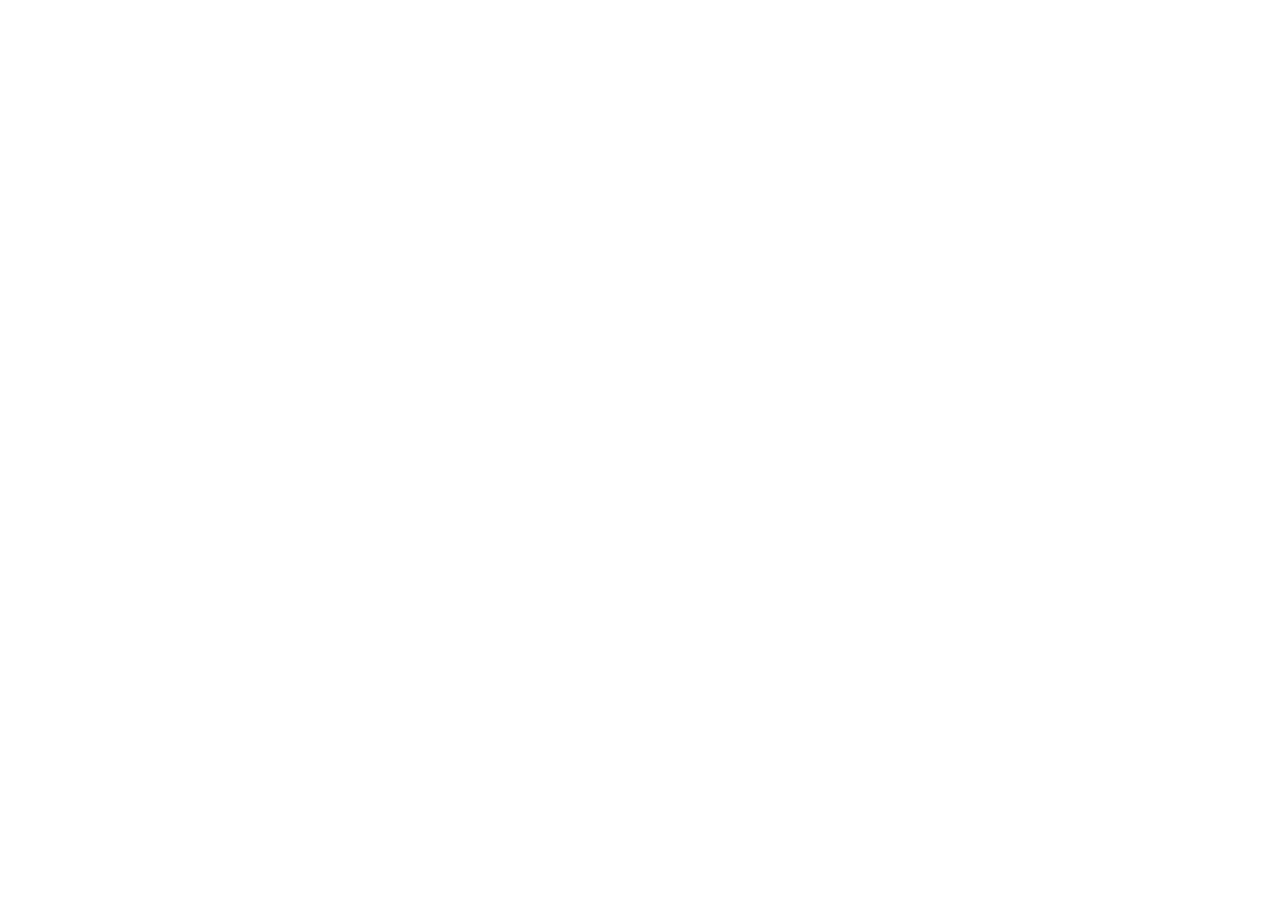
==== index.html @ febfb7e1 "base" ====
<!DOCTYPE html>
<html lang="en">
<head>
  <meta charset="UTF-8">
  <meta name="viewport" content="width=device-width, initial-scale=1.0">
  <title>Geme vebsite</title>
  <link rel="stylesheet" href = "main.css">
</head>
<body>
  
</body>
</html>
---- main.css ----
@import url('https://fonts.googleapis.com/css2?family=Oi&family=Poppins:wght@400;500;600;700;800&display=swap');

* {
  margin: 0;
  padding: 0;
}
body {
  font-family: "Poppins", sans-serif;
  font-weight: 400;
}
a {
  text-decoration: none;
}
img {
  max-width: 100%;
}
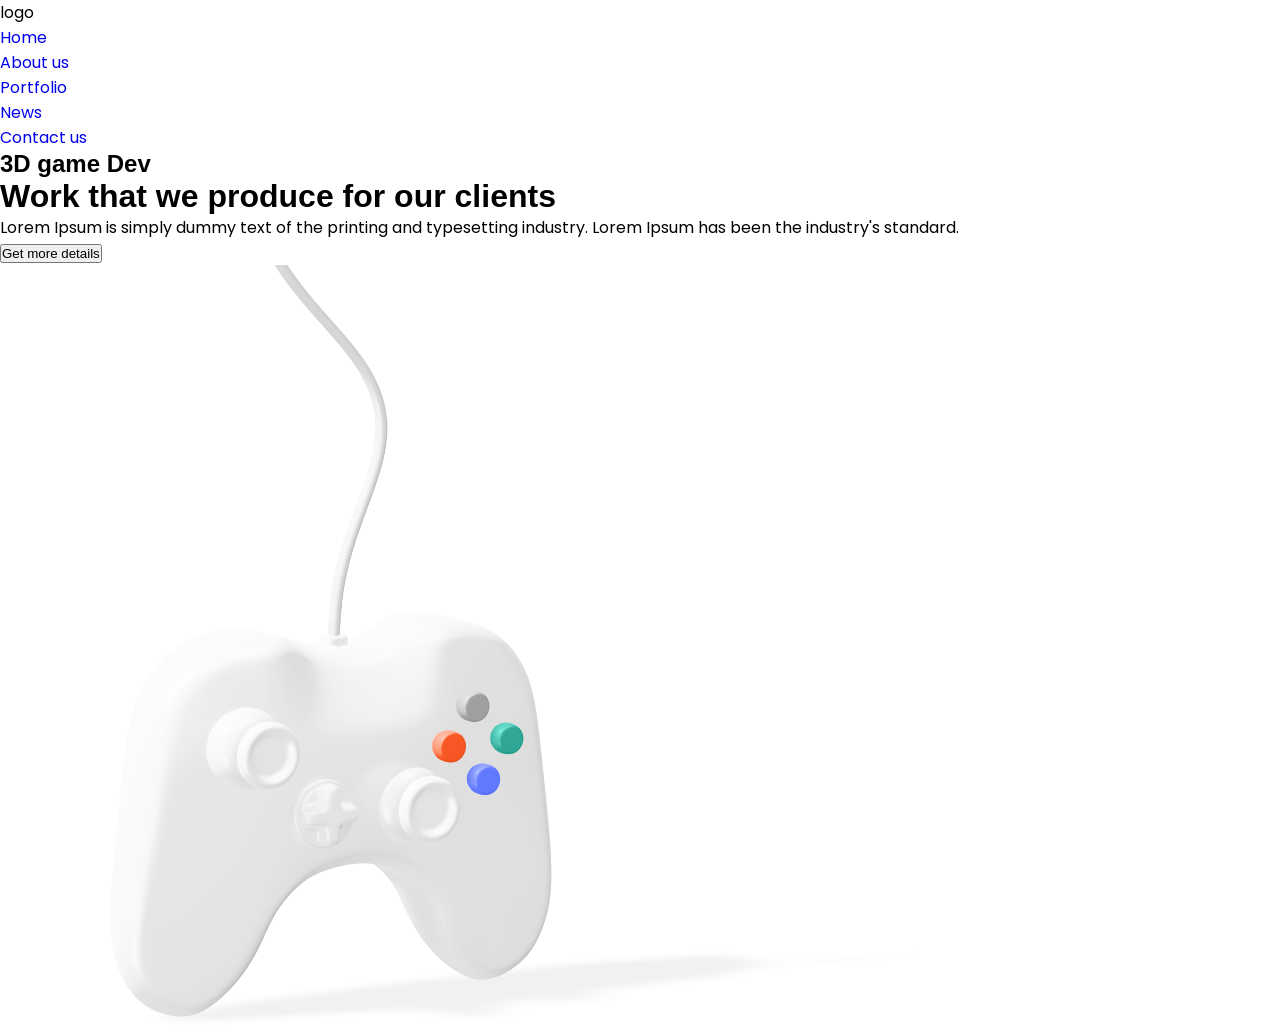
==== commit 32901921: "add first image and some lines" ====
--- a/index.html
+++ b/index.html
@@ -7,6 +7,26 @@
   <link rel="stylesheet" href = "main.css">
 </head>
 <body>
-  
+  <header class="container"> 
+    <span class="logo">logo</span>
+    <nav>
+      <ul>
+        <li class="active"><a href="#">Home</a></li>
+        <li class="active"><a href="#">About us</a></li>
+        <li class="active"><a href="#">Portfolio</a></li>
+        <li class="active"><a href="#">News</a></li>
+        <li class="button"><a href="#">Contact us</a></li>
+      </ul>
+    </nav>
+  </header>
+  <div class="hero container">
+    <div class="hero--info">
+      <h2>3D game Dev</h2>
+      <h1>Work that we produce for our clients</h1>
+      <p>Lorem Ipsum is simply dummy text of the printing and typesetting industry. Lorem Ipsum has been the industry's standard.</p>
+      <button>Get more details</button>
+    </div>
+    <img src="img/gamepad.svg" alt="">
+  </div>
 </body>
 </html>
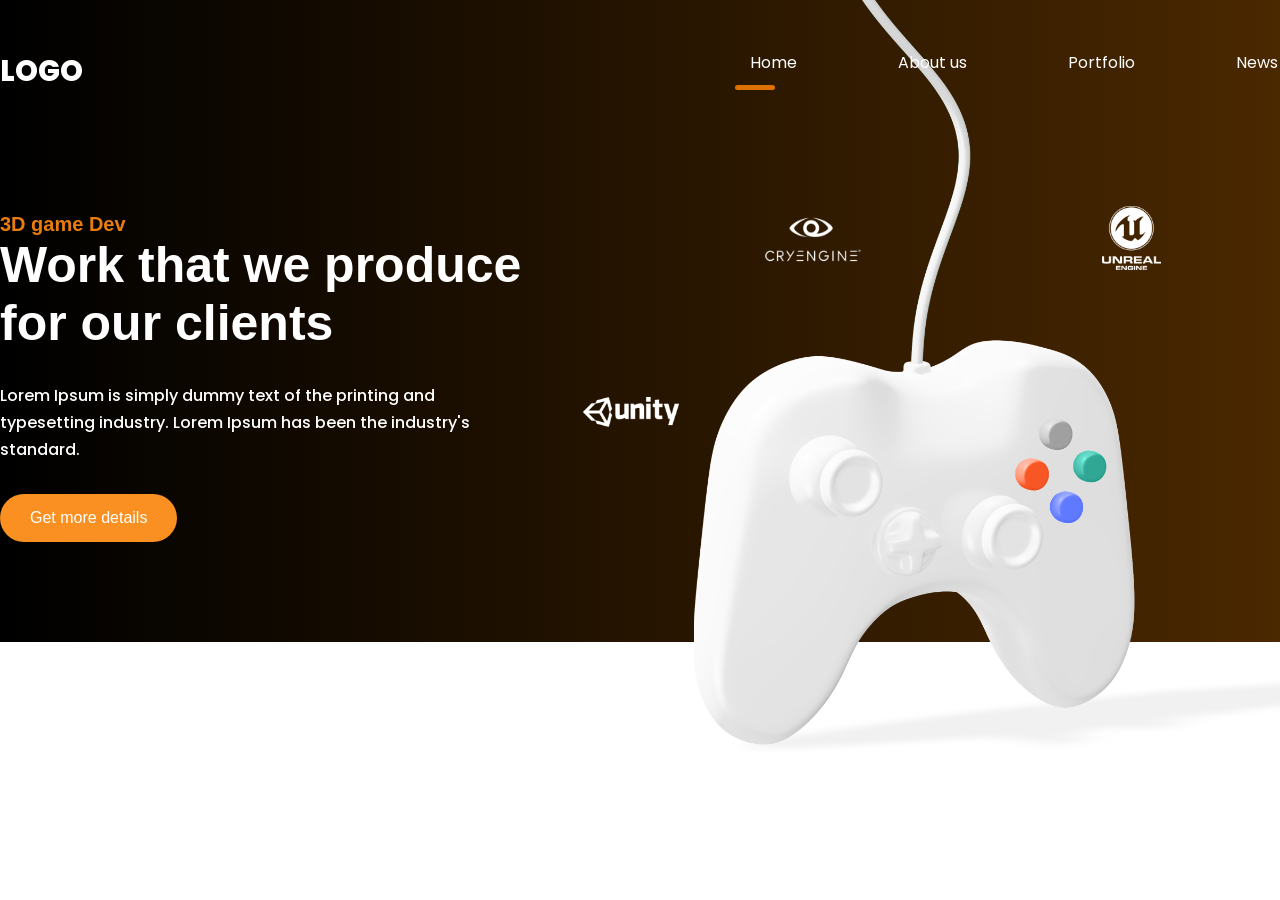
==== commit 240de885: "first page finished" ====
--- a/index.html
+++ b/index.html
@@ -7,26 +7,30 @@
   <link rel="stylesheet" href = "main.css">
 </head>
 <body>
-  <header class="container"> 
-    <span class="logo">logo</span>
-    <nav>
-      <ul>
-        <li class="active"><a href="#">Home</a></li>
-        <li class="active"><a href="#">About us</a></li>
-        <li class="active"><a href="#">Portfolio</a></li>
-        <li class="active"><a href="#">News</a></li>
-        <li class="button"><a href="#">Contact us</a></li>
-      </ul>
-    </nav>
-  </header>
-  <div class="hero container">
-    <div class="hero--info">
-      <h2>3D game Dev</h2>
-      <h1>Work that we produce for our clients</h1>
-      <p>Lorem Ipsum is simply dummy text of the printing and typesetting industry. Lorem Ipsum has been the industry's standard.</p>
-      <button>Get more details</button>
+  <div class="wraper">
+    <header class="container"> 
+      <span class="logo">logo</span>
+      <nav>
+        <ul>
+          <li class="active"><a href="#">Home</a></li>
+          <li><a href="#">About us</a></li>
+          <li><a href="#">Portfolio</a></li>
+          <li><a href="#">News</a></li>
+          <li class="button"><a href="#">Contact us</a></li>
+        </ul>
+      </nav>
+    </header>
+    <div class="hero container">
+      <div class="hero--info">
+        <h2>3D game Dev</h2>
+        <h1>Work that we produce for our clients</h1>
+        <p>Lorem Ipsum is simply dummy text of the printing and typesetting industry. Lorem Ipsum has been the industry's standard.</p>
+        <button>Get more details</button>
     </div>
     <img src="img/gamepad.svg" alt="">
   </div>
+  </div>
+  
+  
 </body>
 </html>
--- a/main.css
+++ b/main.css
@@ -7,10 +7,111 @@
 body {
   font-family: "Poppins", sans-serif;
   font-weight: 400;
+  color: #fff;
+  font-size: 16px;
 }
 a {
   text-decoration: none;
 }
 img {
   max-width: 100%;
+}
+.wraper {
+  background: linear-gradient(90deg,rgba(0, 0, 0, 1) 0%, rgba(74, 40, 0, 1) 100%);
+  width : 100%;
+}
+.container {
+  width: 1500px;
+  margin: auto;
+}
+header {
+  padding : 50px 0;
+}
+header .logo {
+  text-transform: uppercase;
+  font-size: 29px;
+  font-weight: 800;
+
+}
+header nav {
+  float: right;
+  width: 50%;
+
+}
+header nav ul {
+  list-style: none;
+  display: flex;
+  justify-content: space-between;
+  z-index: 2;
+  position: relative;
+}
+
+header nav ul li {
+  display: inline-block; 
+}
+header nav ul li a {
+  color: #fff;
+}
+header nav ul li:not(.active):not(.button) a:hover {
+  border-bottom: 5px solid #DC7000;
+}
+header nav ul li.button a {
+  background: #FA9021;
+  padding: 9px 17px;
+  border-radius: 5px;
+  transition: all 500ms ease;
+}
+header nav ul li.button a:hover {
+  background: #ab5800;
+}
+header nav ul li.active::after {
+  content: "";
+  display: block;
+  width: 40px;
+  height: 5px;
+  background: #DC7000;
+  border-radius: 10px;
+  position: relative;
+  top: 10px;
+  left: -15px;
+}
+.hero {
+  padding-bottom: 100px;
+  position: relative;
+}
+.hero--info {
+  width: 530px;
+  padding-top: 70px;
+}
+.hero--info h2 {
+  color: #E87D0E;
+  font-size: 20px;
+  font-weight: 600;
+}
+.hero--info h1 {
+  font-size: 50px;
+  font-weight: 600;
+}
+.hero--info p {
+  font-weight: 500;
+  line-height: 170%;
+  margin: 30px 0;
+}
+.hero--info button {
+  background: #FA9021;
+  color: #fff;
+  border-radius: 50px;
+  padding: 15px 30px;
+  border: 0;
+  transition: all 500ms ease;
+  font-size: 16px;
+}
+.hero--info button:hover {
+  cursor: pointer;
+  transform: scale(1.1);
+}
+.hero img {
+  position: absolute;
+  top: -150px;
+  right: 0px; 
 }
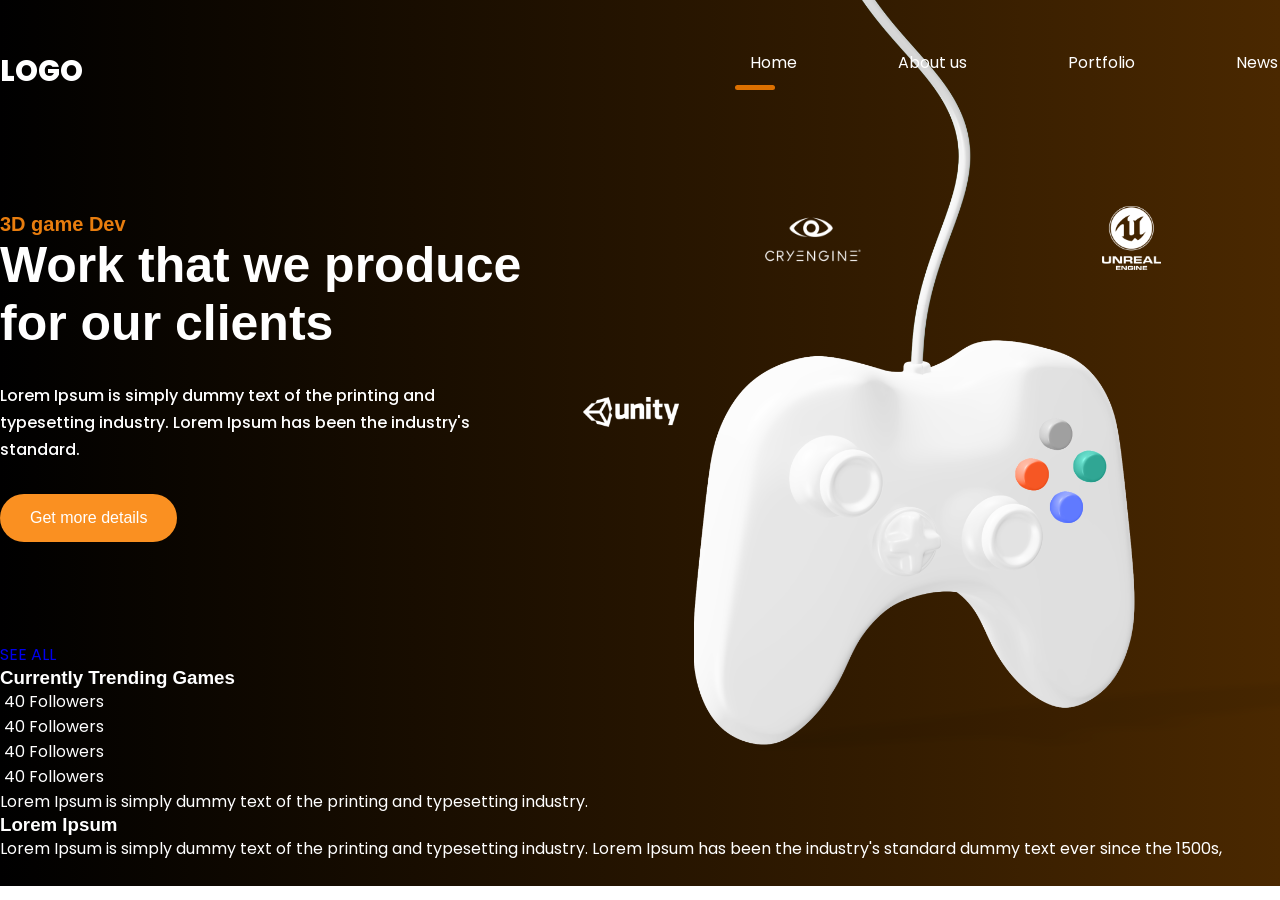
==== commit 0bcdd49c: "more section added" ====
--- a/index.html
+++ b/index.html
@@ -29,8 +29,39 @@
     </div>
     <img src="img/gamepad.svg" alt="">
   </div>
+    <div class="container trending">
+      <a href="#" class="see-all">SEE ALL</a>
+      <h3>Currently Trending Games</h3>
+      <div class="games">
+        <div class="block">
+          <img src="img/game1.png" alt="">
+          <span><img src="img/fire.svg" alt="">40 Followers</span>
+        </div>
+        <div class="block">
+          <img src="img/game2.png" alt="">
+          <span><img src="img/fire.svg" alt="">40 Followers</span>
+        </div>
+        <div class="block">
+          <img src="img/game3.png" alt="">
+          <span><img src="img/fire.svg" alt="">40 Followers</span>
+        </div>
+        <div class="block">
+          <img src="img/game4.png" alt="">
+          <span><img src="img/fire.svg" alt="">40 Followers</span>
+        </div>
+      </div>
+    </div>
+    <div class="container big-text">
+      <p>Lorem Ipsum is simply dummy text of the printing and typesetting industry.</p>
+    </div>
+    <div class="container banner">
+      <h3>Lorem Ipsum</h3>
+      <p>Lorem Ipsum is simply dummy text of the printing and typesetting industry. Lorem Ipsum has been the industry's standard dummy text ever since the 1500s,</p>
+      <img src="img/SPIDER.png" alt="">
+    </div>
+
+
   </div>
-  
   
 </body>
 </html>
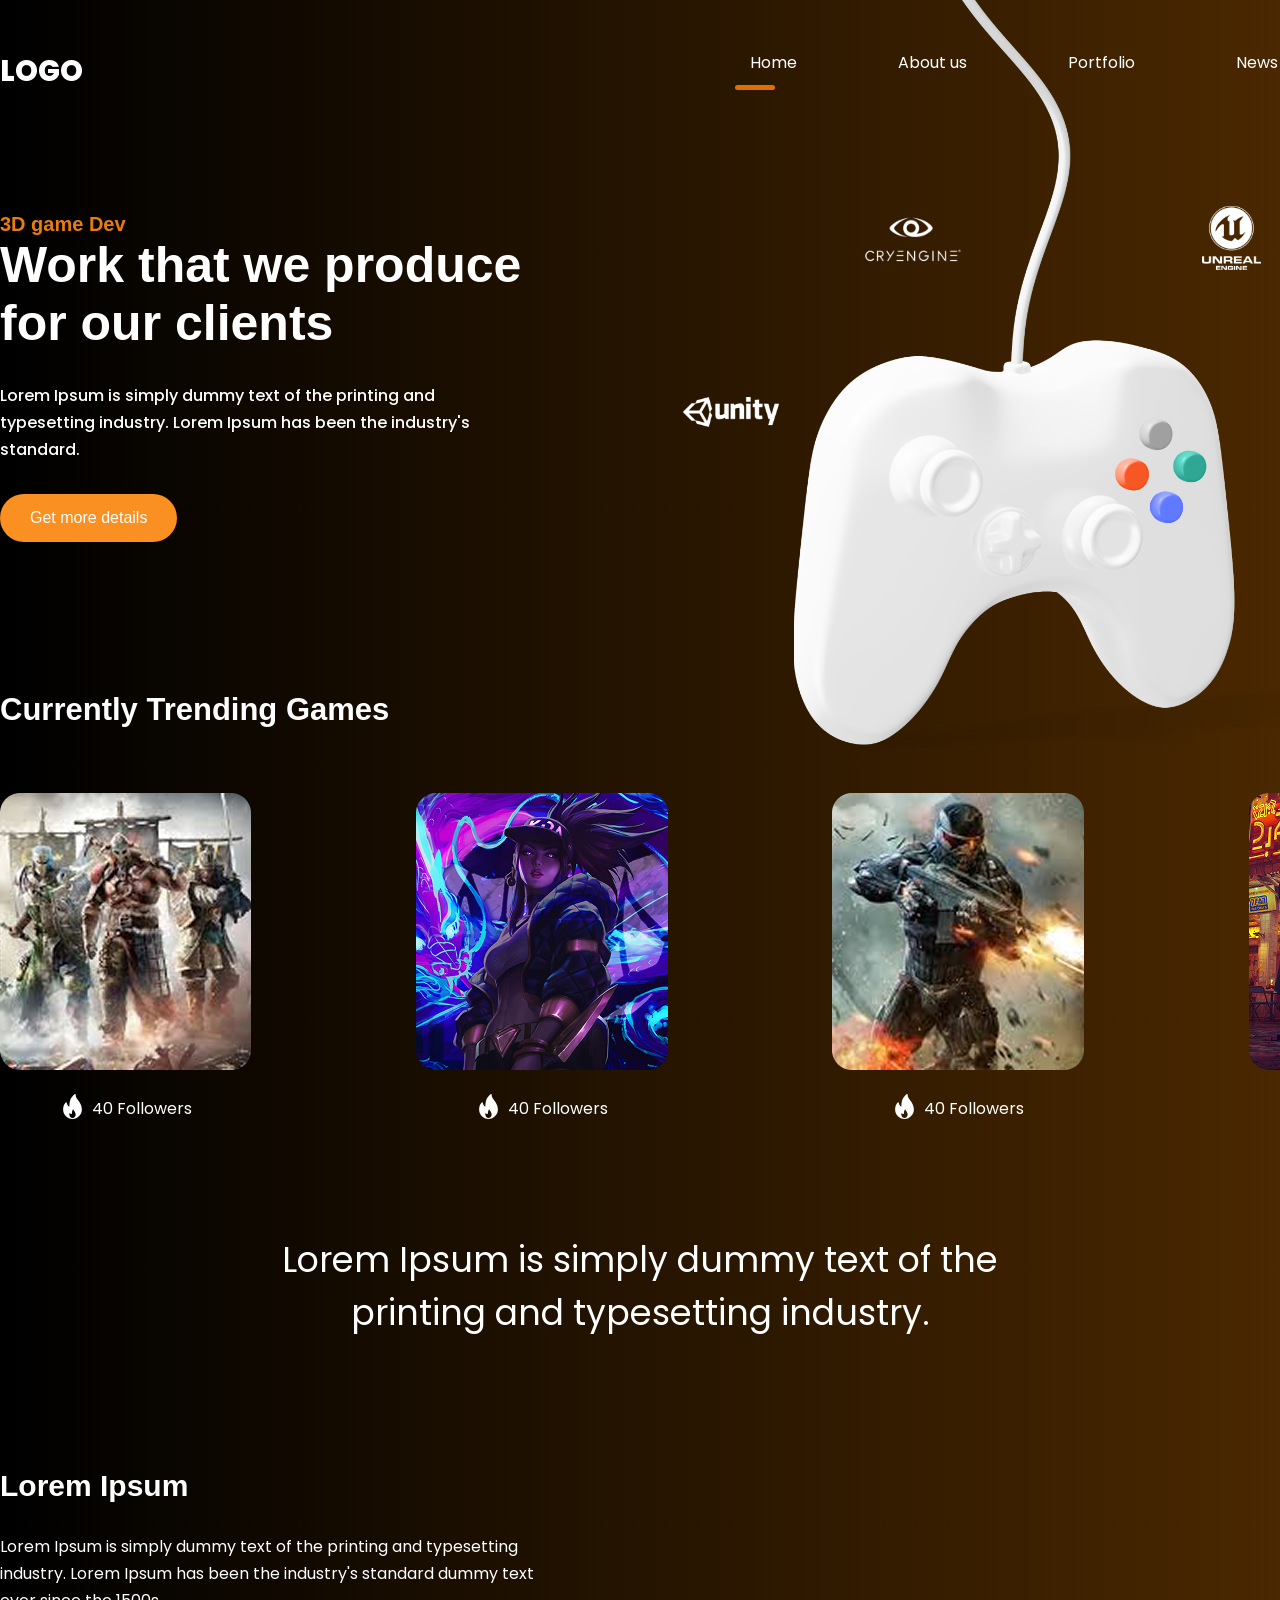
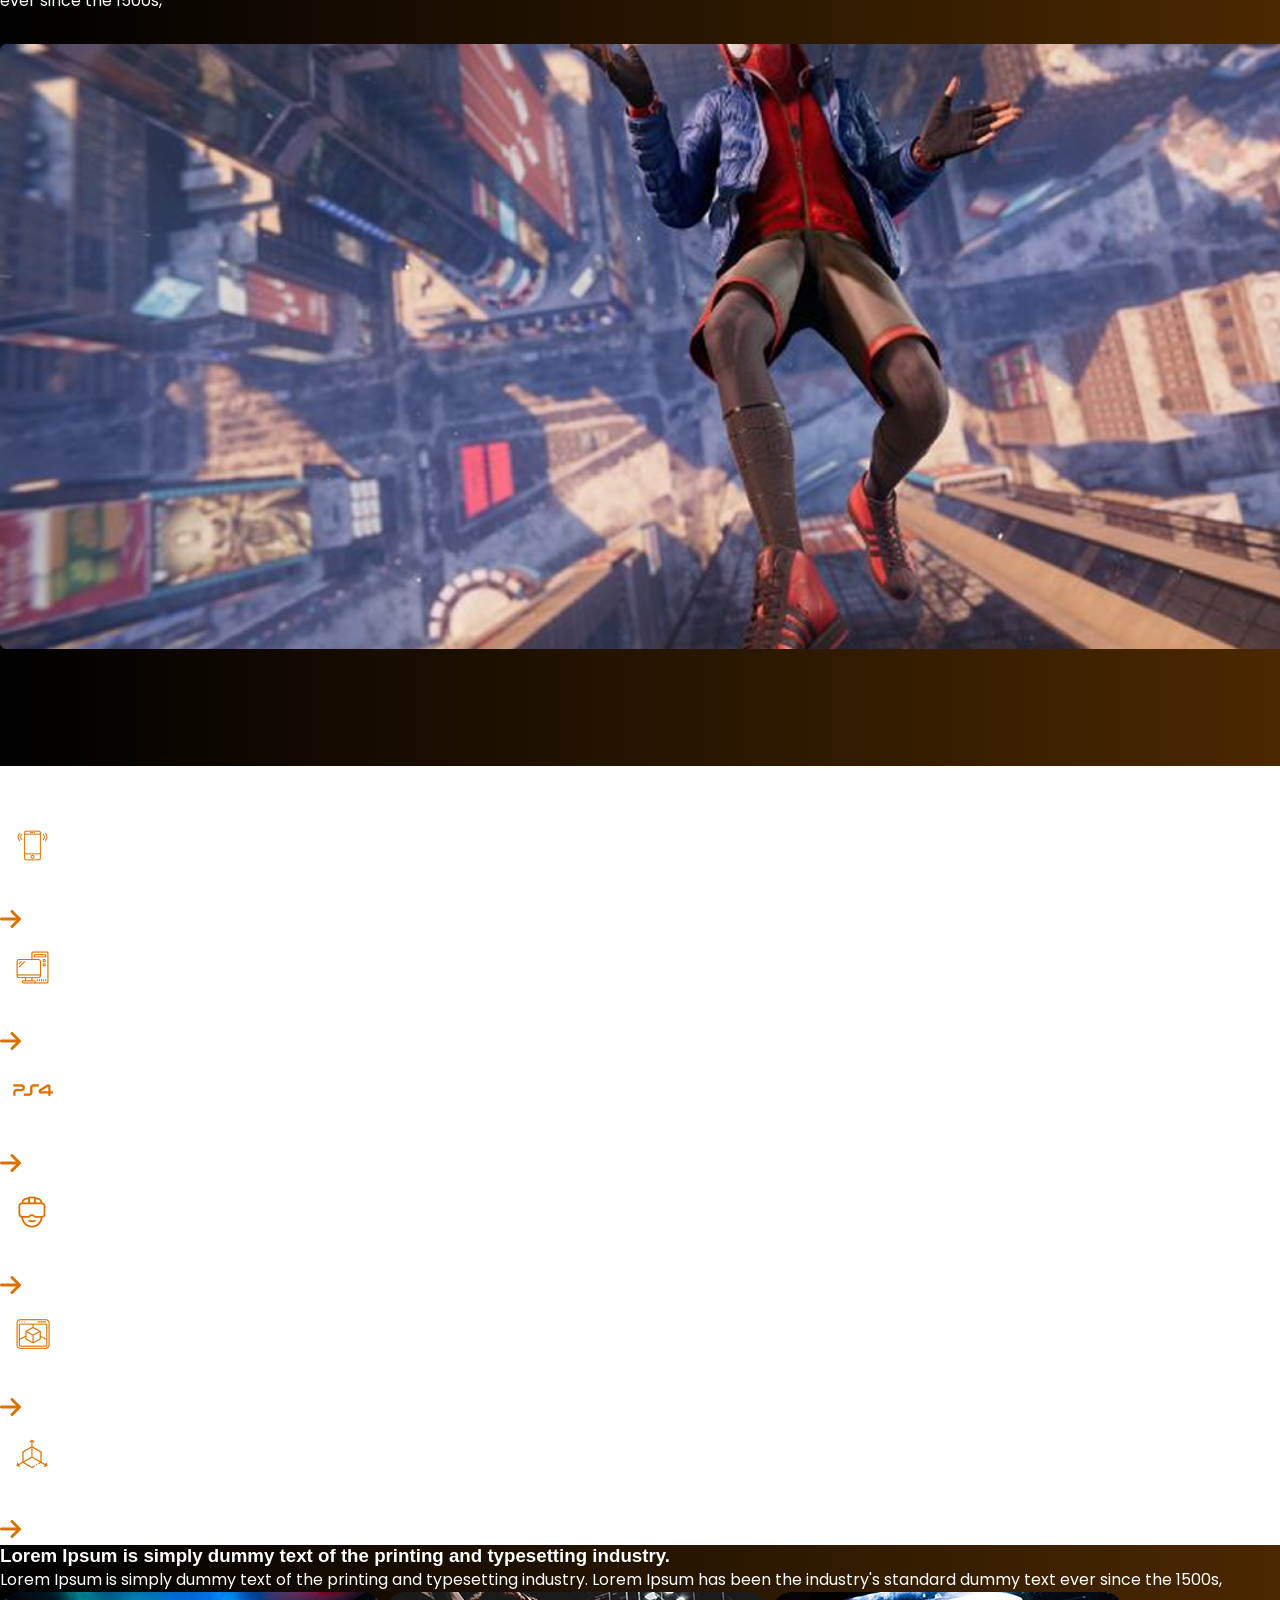
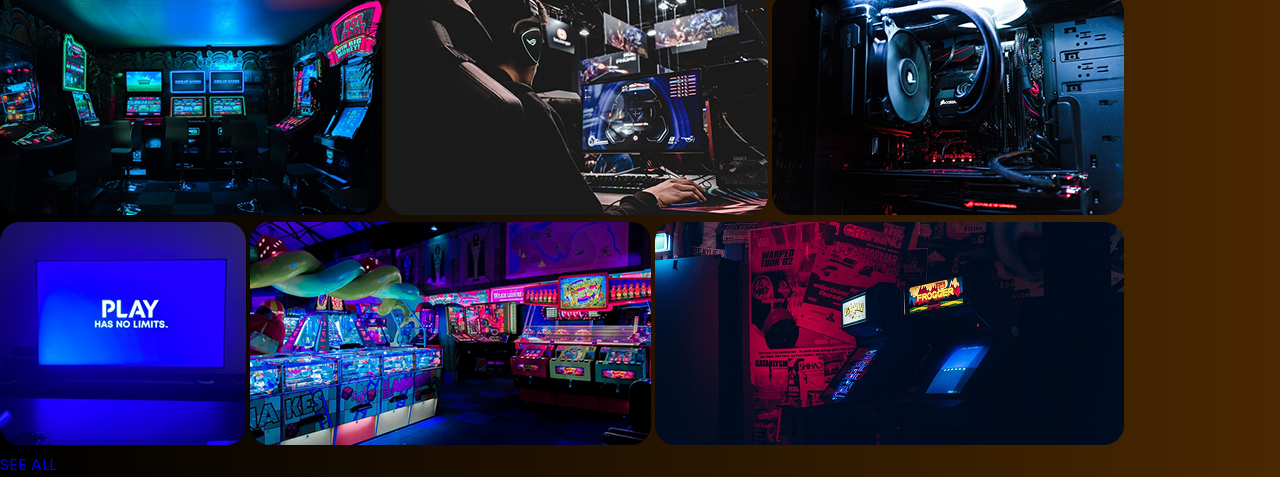
==== commit a8ba3527: "two sections added" ====
--- a/index.html
+++ b/index.html
@@ -60,8 +60,63 @@
       <img src="img/SPIDER.png" alt="">
     </div>
 
+  </div>
+  <div class="features">
+    <div class="container">
+      <h3>Lorem Ipsum is simply dummy text of the printing and typesetting industry.</h3>
+      <p>Lorem Ipsum is simply dummy text of the printing and typesetting industry. Lorem Ipsum has been the industry's standard dummy text ever since the 1500s,</p>
+      <div class="info">
+        <div class="block">
+          <img src="img/Group 48.png" alt="">
+          <p>Mobile Game Development</p>
+          <img src="img/Vector.png" alt="">
+        </div>
+        <div class="block">
+          <img src="img/Group 49.png" alt="">
+          <p>Mobile Game Development</p>
+          <img src="img/Vector.png" alt="">
+        </div>
+        <div class="block">
+          <img src="img/Group 50.png" alt="">
+          <p>PC Game Development</p>
+          <img src="img/Vector.png" alt="">
+        </div>
+        <div class="block">
+          <img src="img/Group 51.png" alt="">
+          <p>PS4 Game Development</p>
+          <img src="img/Vector.png" alt="">
+        </div>
+        <div class="block">
+          <img src="img/Group 52.png" alt="">
+          <p>AR/VR Solutions</p>
+          <img src="img/Vector.png" alt="">
+        </div>
+        <div class="block">
+          <img src="img/Group 53.png" alt="">
+          <p>AR/ VR design</p>
+          <img src="img/Vector.png" alt="">
+        </div>
+      </div>
+    </div>
+  </div>
+  <div class="wraper">
+    <div class="container projects">
+      <h3>Lorem Ipsum is simply dummy text of the printing and typesetting industry.</h3>
+      <p>Lorem Ipsum is simply dummy text of the printing and typesetting industry. Lorem Ipsum has been the industry's standard dummy text ever since the 1500s,</p>
+      <div class="images">
+        <img src="img/Rectangle 15.png" alt="">
+        <img src="img/Rectangle 16.png" alt="">
+        <img src="img/Rectangle 17.png" alt="">
+      </div>
+      <div class="images">
+        <img src="img/Rectangle 19.png" alt="">
+        <img src="img/Rectangle 18.png" alt="">
+        <img src="img/Rectangle 20.png" alt="">
+      </div>
+      <a href="#" class="see-all">SEE ALL</a>
+    </div>
+  </div>
 
-  </div>
-  
+
 </body>
 </html>
--- a/main.css
+++ b/main.css
@@ -113,5 +113,77 @@
 .hero img {
   position: absolute;
   top: -150px;
-  right: 0px; 
-}+  right: -100px; 
+}
+
+/*  game   */
+
+.trending {
+  padding-top: 50px;
+}
+
+.trending h3 {
+  font-weight: 600;
+  font-size: 31px;
+}
+
+.trending .see-all {
+  color: #fff;
+  padding: 13px 25px;
+  border-radius: 5px;
+  background: #25211D;
+  float: right;
+  display: block;
+  transition: all 500ms ease;
+}
+
+.trending .see-all:hover{
+  transform: scale(1.1);
+}
+
+.trending .games {
+  display: flex;
+  justify-content: space-between;
+  width: 100%;
+  padding: 50px 0;
+}
+
+.trending .games span {
+  display: block;
+  text-align: center;
+  margin: 12px;
+}
+.trending .games span img {
+  position: relative;
+  top: 5px;
+  margin-right: 7px;
+}
+
+.big-text {
+  padding: 50px 0;
+  font-size: 35px;
+  font-weight: 600px;
+  width: 800px;
+  text-align: center;
+}
+
+.banner {
+  padding: 80px 0;
+}
+
+.banner h3 {
+  font-weight: 600px;
+  font-size: 30px;
+  margin-bottom: 30px;
+}
+
+.banner p {
+  line-height: 170%;
+  margin-bottom: 30px;
+  width: 550px;
+}
+
+.banner img {
+  margin-bottom: 30px;
+  width: 100%;
+}
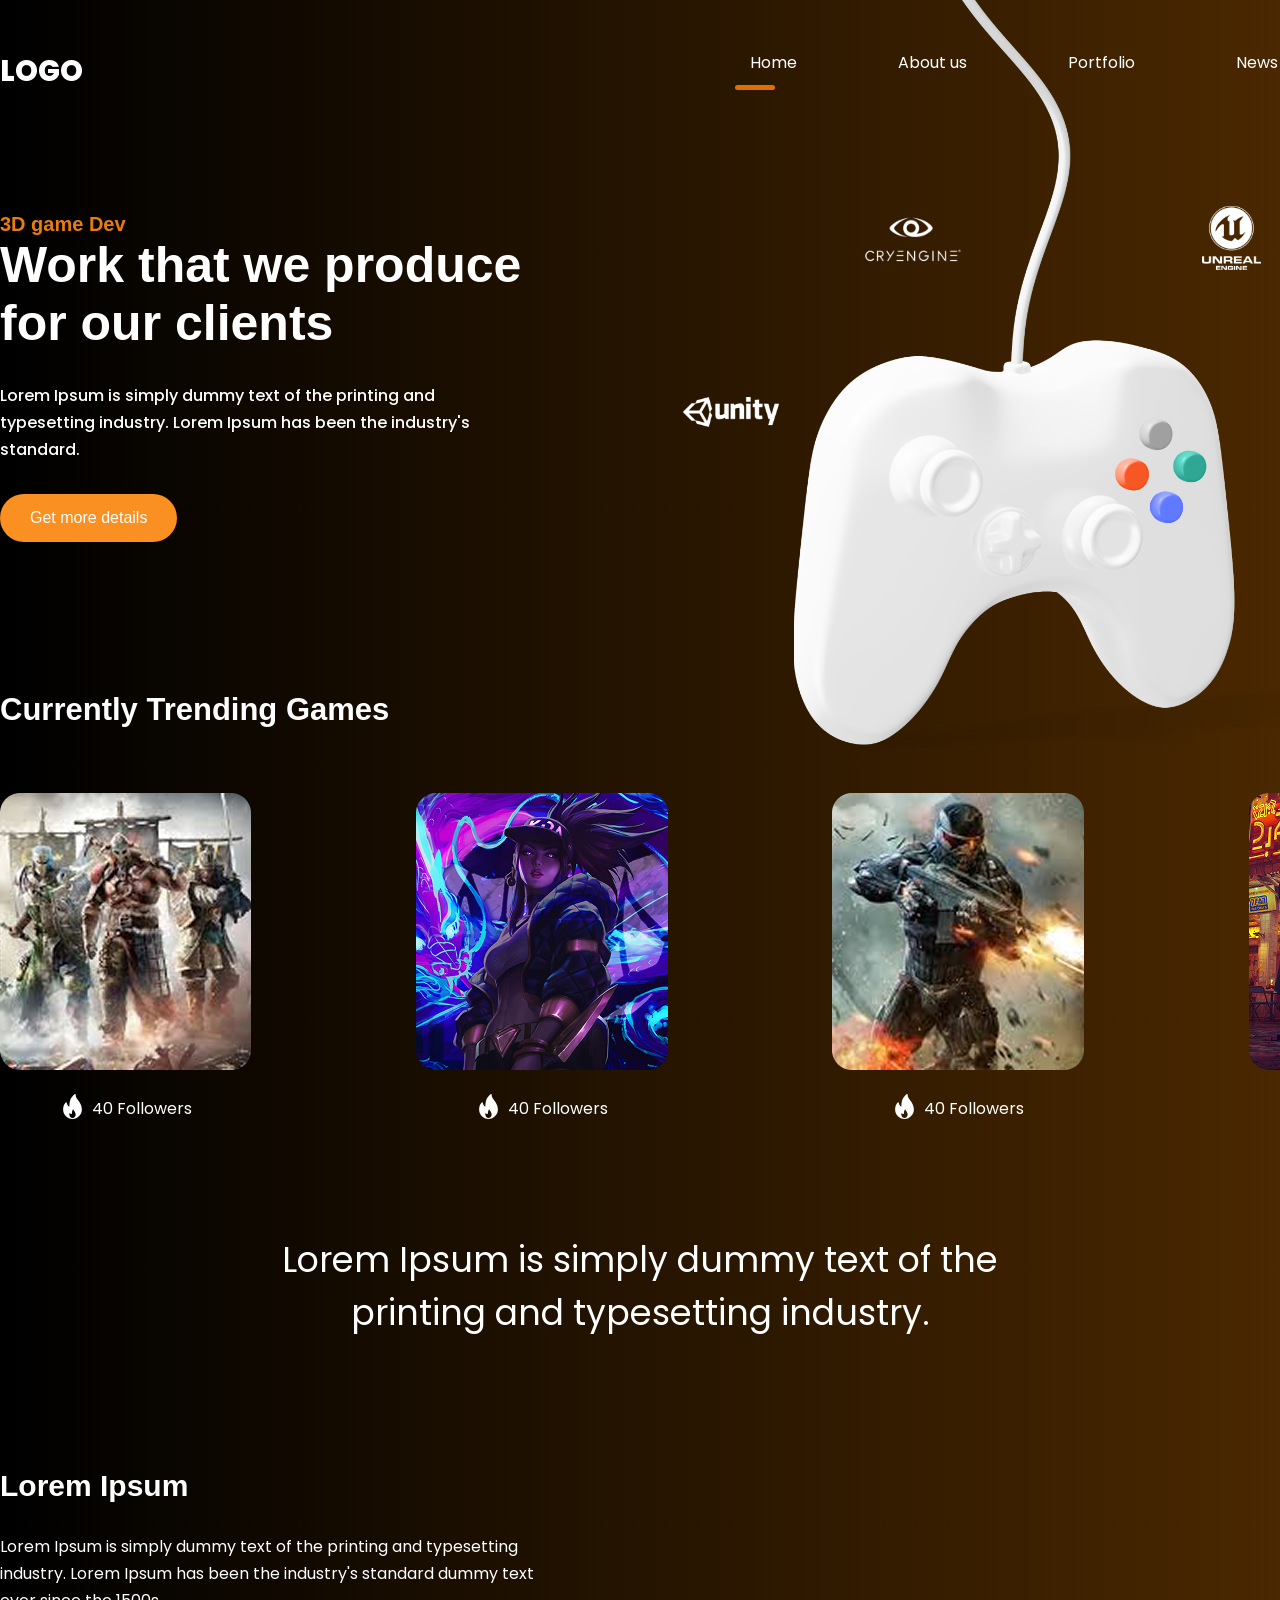
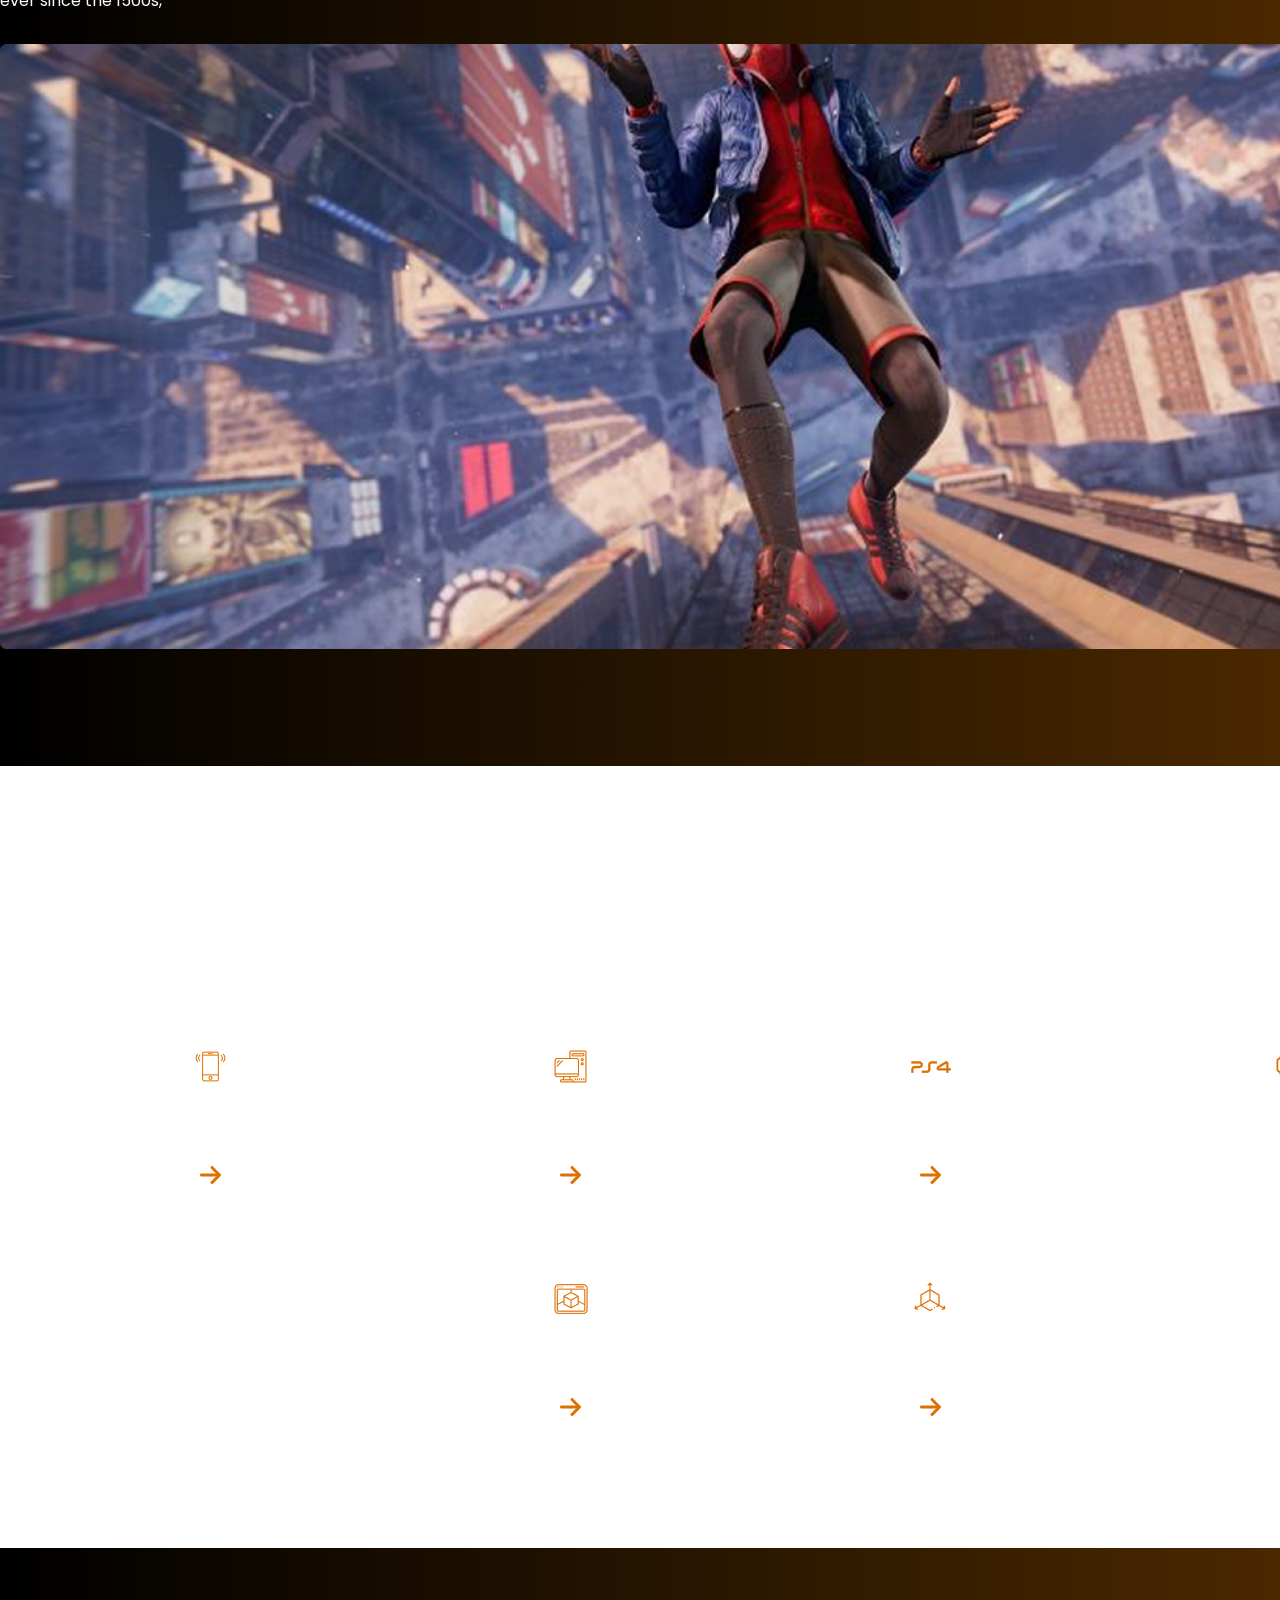
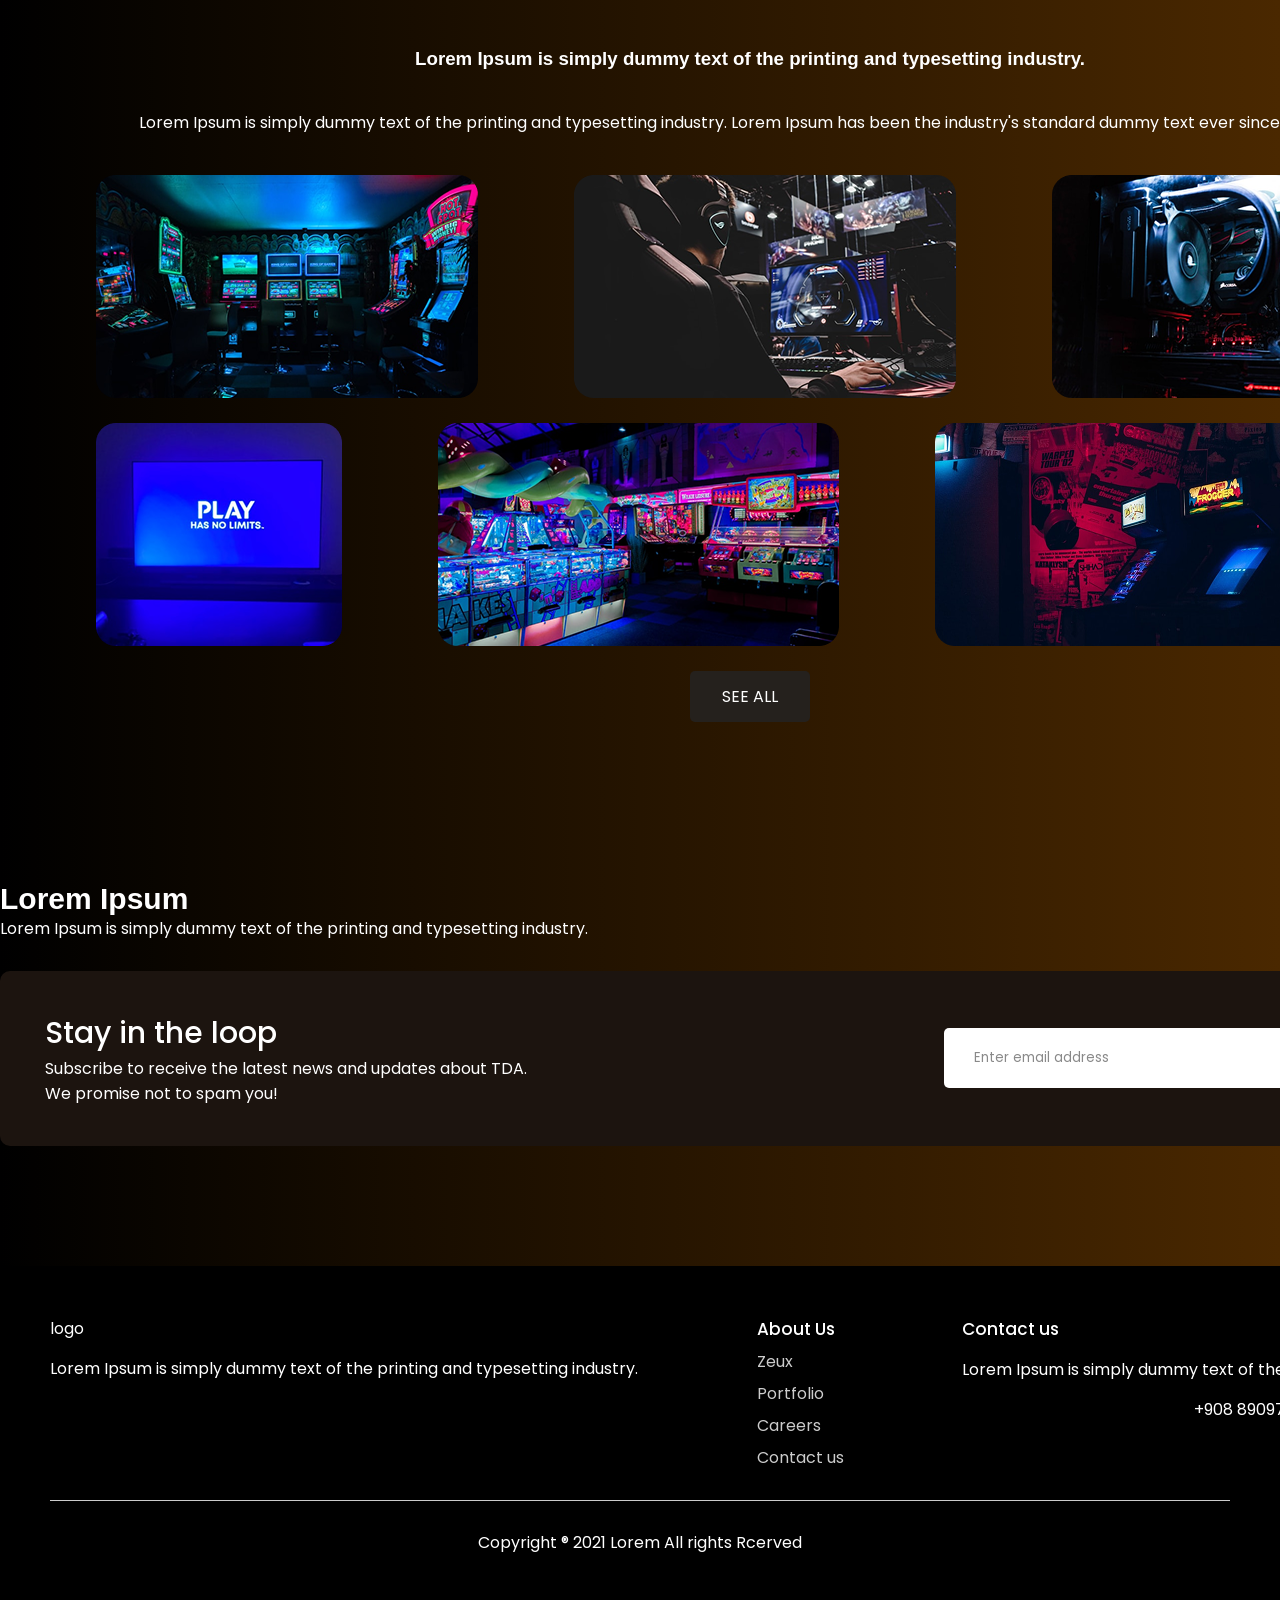
==== commit 5ffbfae2: "First page finished" ====
--- a/index.html
+++ b/index.html
@@ -115,8 +115,56 @@
       </div>
       <a href="#" class="see-all">SEE ALL</a>
     </div>
+    <div class="container email">
+      <h3>Lorem Ipsum</h3>
+      <p>Lorem Ipsum is simply dummy text of the printing and typesetting industry. </p>
+      <div class="block">
+        <div>
+          <h4>Stay in the loop</h4>
+          <p>Subscribe to receive the latest news and updates about TDA.
+We promise not to spam you! </p>
+        </div>
+        <div>
+          <input type="email" id = "emailField" placeholder="Enter email address">
+          <button onclick="checkEmail()">Continue</button>
+        </div>
+      </div>
+    </div>
   </div>
+  <footer>
+    <div class="blocks container">
+      <div>
+        <span class ="logo">logo</span>
+        <p>Lorem Ipsum is simply dummy text of the printing and typesetting industry. </p>
+      </div>
+      <div>
+        <h4>About Us</h4>
+        <ul>
+          <li>Zeux</li>
+          <li>Portfolio</li>
+          <li>Careers</li>
+          <li>Contact us</li>
+        </ul>
+      </div>
+      <div>
+        <h4>Contact us </h4>
+        <p>Lorem Ipsum is simply dummy text of the printing and typesetting industry. </p>
+        <p>+908 89097 890</p>
+      </div>
+    </div>
+    <hr>
+    <p>Copyright ® 2021 Lorem All rights Rcerved</p>
+  </footer>
 
 
+
+  <script>
+    function checkEmail() {
+      let email = document.querySelector("#emailField").value;
+      if(!email.includes("@")) alert("Нет символа @")
+      else if(!email.includes(".")) alert("Нет символа .")
+      else alert("Sucsess")
+    }
+  </script>
 </body>
 </html>
--- a/main.css
+++ b/main.css
@@ -55,13 +55,13 @@
 header nav ul li:not(.active):not(.button) a:hover {
   border-bottom: 5px solid #DC7000;
 }
-header nav ul li.button a {
+header nav ul li.button a, .email .block button {
   background: #FA9021;
   padding: 9px 17px;
   border-radius: 5px;
   transition: all 500ms ease;
 }
-header nav ul li.button a:hover {
+header nav ul li.button a:hover, .email .block button:hover {
   background: #ab5800;
 }
 header nav ul li.active::after {
@@ -187,3 +187,180 @@
   margin-bottom: 30px;
   width: 100%;
 }
+
+/* next section */
+
+.features {
+  background: url("img/Group\ 1321.png") no-repeat center center fixed;
+  background-size: cover;
+  padding: 80px 0;
+}
+
+.features h3, 
+.features p {
+  margin-bottom: 20px;
+  text-align: center;
+  max-width: 800px;
+  margin-left: auto;
+  margin-right: auto;
+}
+.features h3 {
+  font-size: 30px;
+}
+
+.features .info {
+  display: flex;
+  justify-content: center;
+  flex-wrap: wrap;
+
+}
+
+.features .info .block {
+  text-align: center;
+  width: 20%;
+  margin: 30px 2%;
+}
+
+.features .info .block img {
+  margin-bottom: 15px;
+}
+
+/* projects sections */
+
+.projects {
+  padding: 100px 0;
+}
+
+.projects h3 {
+  font-size: 30;
+  text-align: center;
+}
+
+.projects p {
+  margin: 40px 0;
+  text-align: center;
+}
+
+.projects .images {
+  display: flex;
+  justify-content: space-evenly;
+  margin-bottom: 25px;
+}
+.projects .see-all{
+  color: #fff;
+  padding: 13px 25px;
+  border-radius: 5px;
+  background: #25211D;
+  float: none;
+  display: block;
+  transition: all 500ms ease;
+  width: 70px;
+  text-align: center;
+  margin: 0 auto;
+}
+
+.projects .see-all:hover {
+  transform: scale(1.1);
+}
+
+/*   email sect */
+
+.email {
+  padding-bottom: 120px;
+}
+
+
+.email h3{
+  margin-top: 60px;
+  font-size: 30px;
+}
+
+.email .block {
+  background: #1C140F;
+  margin-top: 30px;
+  border-radius: 10px;
+  padding: 40px 3%;
+  width: 94%;
+  display: flex;
+  justify-content: space-between;
+  align-items: center;
+}
+
+.email .block h4 {
+  font-size: 30px;
+  font-weight: 500;
+}
+
+.email .block p {
+  width: 500px;
+}
+
+.email .block input {
+  background: #fff;
+  outline: none;
+  border-radius: 5px;
+  width: 380px;
+  border: 0;
+  font-family: "Poppins", sans-serif;
+  padding: 20px 30px;
+  position: relative;
+  right: -110px;
+  z-index: 1;
+  padding-right: 120px;
+}
+
+.email .block input::placeholder {
+  color: #898989;
+}
+
+.email .block button {
+  cursor: pointer;
+  border: 0;
+  padding: 13px 17px;
+  position: relative;
+  z-index: 2;
+  color: #fff;
+}
+
+/* Footeer  */
+
+footer {
+  background: #000;
+  padding: 50px;
+}
+
+footer .blocks {
+  display: flex;
+  justify-content: space-between;
+}
+
+footer .blocks p {
+  margin: 300px;
+  margin: 15px 0;
+}
+
+footer .blocks h4 {
+  font-weight: 500;
+  font-size: 17px;
+
+}
+
+footer .blocks ul {
+  list-style: none;
+}
+
+footer .blocks ul li {
+  margin-top: 7px;
+  opacity: 0.8;
+}
+
+footer hr {
+  margin: 30px 0;
+  border: 0;
+  height: 0.6px;
+  background: #ccc;
+}
+
+footer p {
+  text-align: center;
+}
